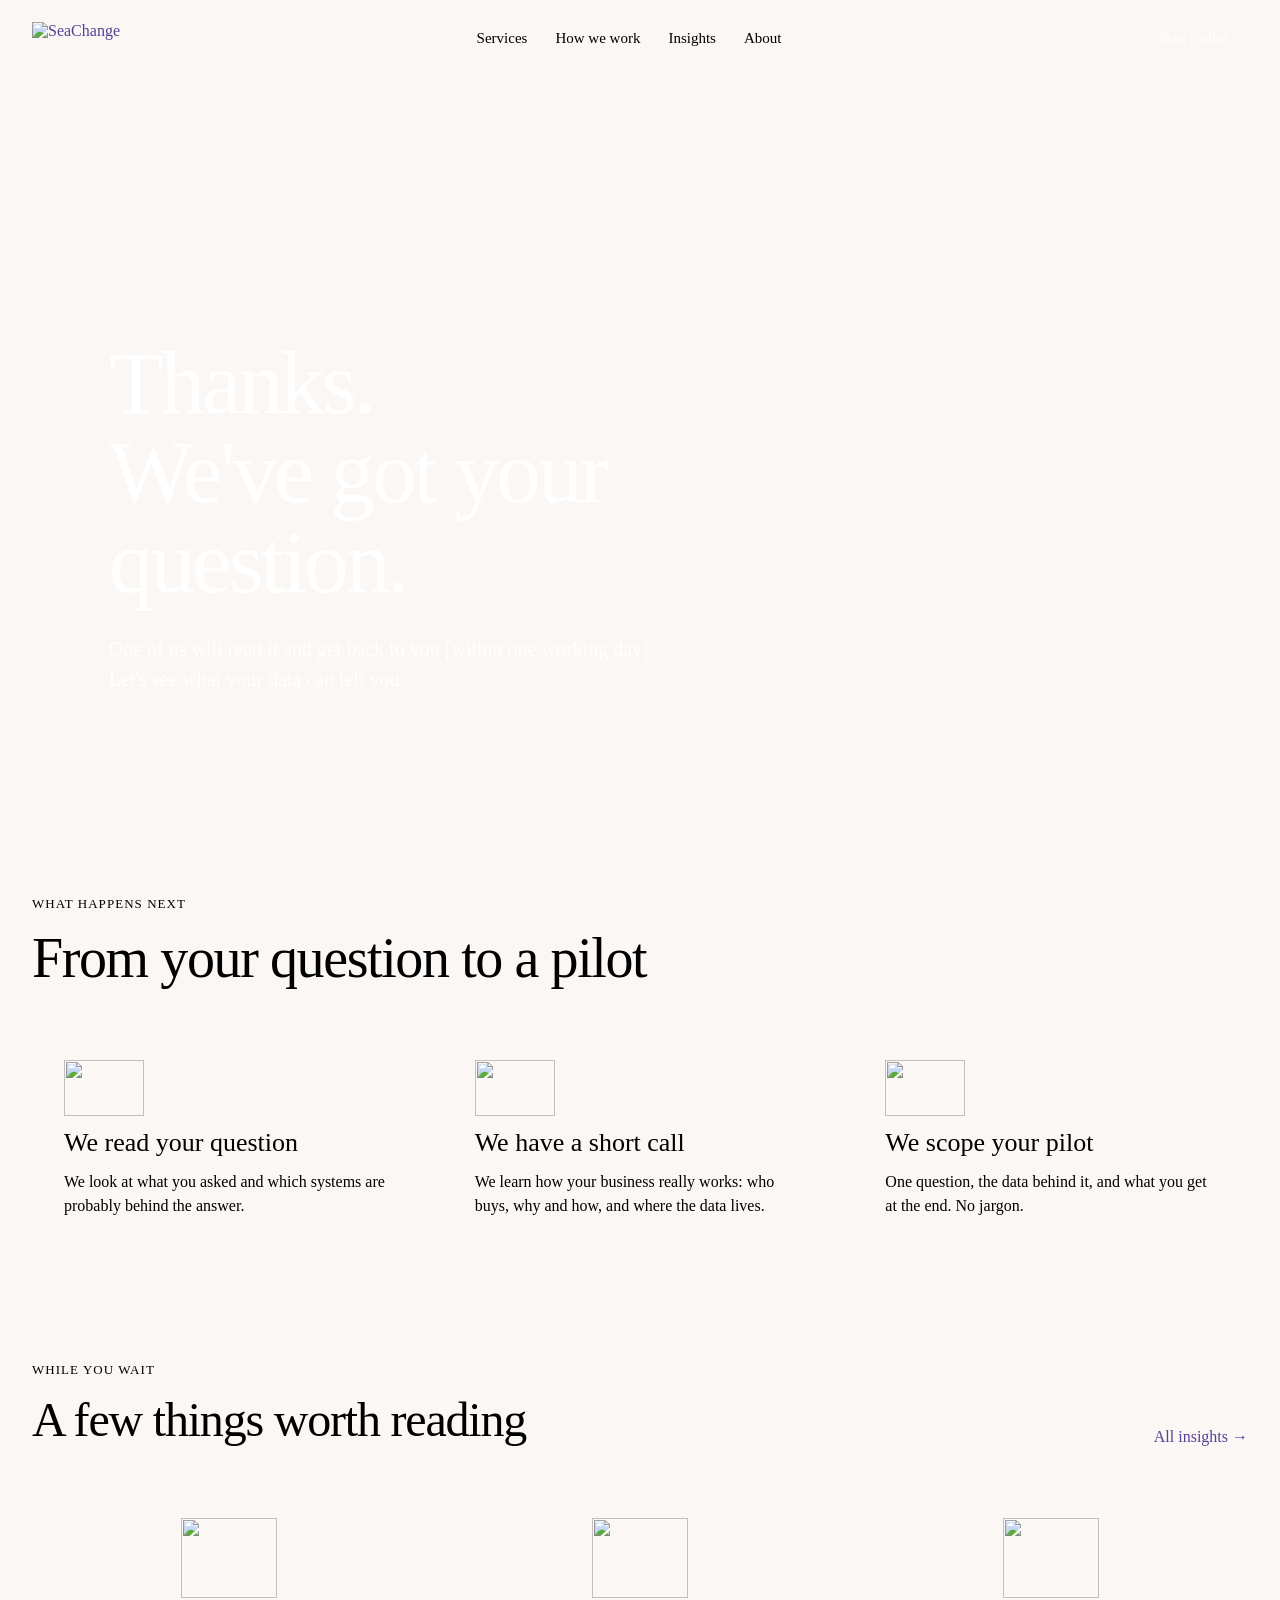
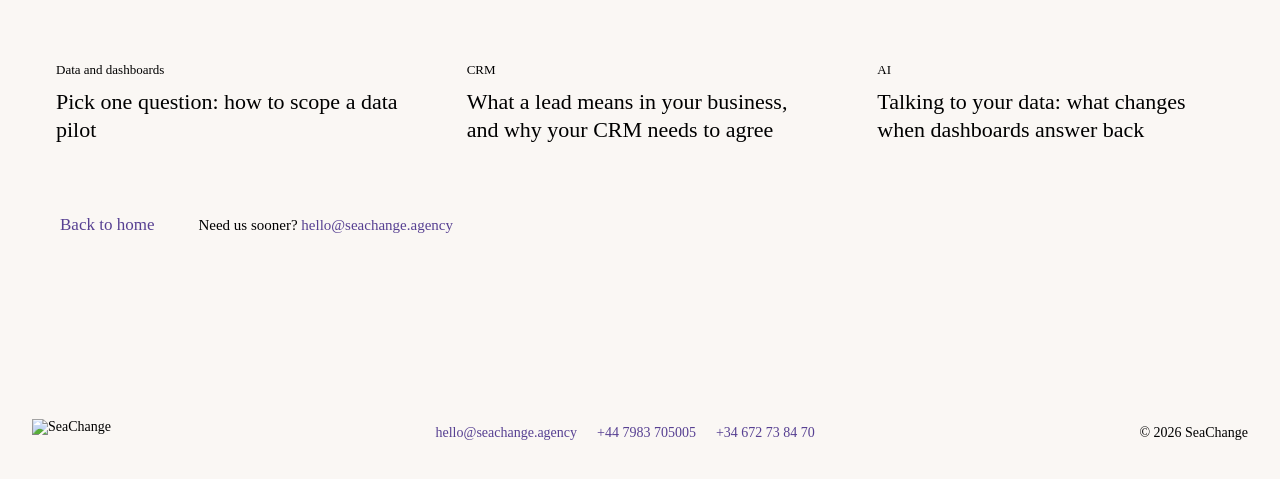
==== thank-you.html @ fd1b79a7 "Add a menu button on phones and keep the menu sticky everywhere Also version asset URLs and drop the" ====
<!doctype html>
<html lang="en-GB">
<head>
<meta name="robots" content="noindex">
<meta charset="utf-8">
<meta name="viewport" content="width=device-width, initial-scale=1">
<title>Thank you – SeaChange</title>
<meta name="description" content="Thanks for getting in touch with SeaChange.">
<link rel="icon" type="image/png" href="/assets/img/mark.png">
<meta property="og:title" content="Thank you – SeaChange">
<meta property="og:description" content="Thanks for getting in touch with SeaChange.">
<meta property="og:image" content="https://seachange.agency/assets/img/logo-seachange.png">
<link rel="preload" href="/assets/ds/fonts/BaticaSans-Regular.otf" as="font" type="font/otf" crossorigin>
<link rel="stylesheet" href="/assets/ds/tokens.css?v=1794170321">
<link rel="stylesheet" href="/assets/css/site.css?v=1794170321">
</head>
<body>
<div class="page">

<!-- NAV -->
<header style="border-bottom: 1px solid var(--border-subtle); background: var(--surface-page);">
<nav aria-label="Main" style="max-width: 1280px; margin: 0 auto; padding: 16px 32px; display: flex; flex-wrap: wrap; align-items: center; justify-content: space-between; gap: 16px;">
<a href="/" aria-label="SeaChange home" style="display: flex; align-items: center;"><img src="/assets/img/logo-seachange.png" alt="SeaChange" style="display: block; height: 32px; width: auto; object-fit: contain;"></a>
<button type="button" class="menu-btn" aria-label="Menu" aria-expanded="false" aria-controls="nav-links"><svg viewBox="0 0 24 24" width="22" height="22" fill="none" stroke="currentColor" stroke-width="2" stroke-linecap="round" aria-hidden="true"><path class="i-open" d="M4 7h16M4 12h16M4 17h16"/><path class="i-close" d="M6 6l12 12M18 6L6 18"/></svg></button>
<div class="nav-links" id="nav-links" style="display: flex; flex-wrap: wrap; align-items: center; gap: 28px; font-size: 15px;">
<a href="/#services" style="color: var(--text-strong);">Services</a>
<a href="/#how" style="color: var(--text-strong);">How we work</a>
<a href="/insights" style="color: var(--text-strong);">Insights</a>
<a href="/#about" style="color: var(--text-strong);">About</a>
</div>
<a class="cta" href="/#contact" style="position: relative; display: inline-flex;">
<span aria-hidden="true" style="position: absolute; inset: -4px 3px 3px -3px; border: 1.5px solid var(--purple-300); border-radius: 12px; transform: rotate(-0.6deg); pointer-events: none;"></span>
<span class="cta-face" style="position: relative; display: inline-flex; align-items: center; min-height: 44px; padding: 0 20px; background: var(--purple-500); color: #FFFFFF; border-radius: 10px; font-size: 15px;">Start a pilot</span>
</a>
</nav>
</header>

<!-- THANK YOU HERO -->
<section style="padding: 96px 32px 0;">
<div style="max-width: 1280px; margin: 0 auto; background: var(--purple-900); border-radius: var(--radius-signature); padding: clamp(40px, 7vw, 104px) clamp(24px, 6vw, 96px); display: flex; flex-wrap: wrap; gap: 48px; align-items: center; color: #FFFFFF;">
<div style="flex: 3 1 460px; display: flex; flex-direction: column; gap: 28px;">
<img src="/assets/img/mark-white.png" alt="" style="display: block; height: 48px; width: auto; align-self: flex-start; object-fit: contain;">
<h1 style="margin: 0; font-size: clamp(48px, 7vw, 104px); line-height: 1; letter-spacing: -0.035em; font-weight: 400; color: #FFFFFF;">Thanks.<br><span style="color: var(--red-300);">We've got your question.</span></h1>
<p style="margin: 0; max-width: 560px; font-size: 20px; line-height: 1.5; color: var(--sand-200);">One of us will read it and get back to you [within one working day]. Let's see what your data can tell you.</p>
</div>
<div style="flex: 2 1 300px; display: flex; justify-content: center;">
<img src="/assets/img/insight.png" alt="" style="width: 70%; max-width: 260px; height: auto; filter: brightness(1.15);">
</div>
</div>
</section>

<!-- WHAT HAPPENS NEXT -->
<section style="padding: 112px 32px 0;">
<div style="max-width: 1280px; margin: 0 auto; display: flex; flex-direction: column; gap: 40px;">
<div style="display: flex; flex-direction: column; gap: 16px;">
<span style="font-size: 13px; letter-spacing: 0.08em; text-transform: uppercase; color: var(--text-change);">What happens next</span>
<h2 style="margin: 0; font-size: clamp(36px, 4.5vw, 56px); line-height: 1.08; letter-spacing: -0.025em; font-weight: 400; color: var(--text-strong);">From your question to a pilot</h2>
</div>
<div style="display: grid; grid-template-columns: repeat(auto-fit, minmax(260px, 1fr)); gap: 16px;">
<div style="position: relative; background: var(--purple-50); border: 1.5px solid var(--purple-300); border-radius: 3px; padding: 32px; display: flex; flex-direction: column; gap: 12px;">
<span aria-hidden="true" style="position: absolute; inset: -5px 4px 3px -3px; border: 1px solid var(--purple-300); border-radius: 3px; transform: rotate(-0.5deg); pointer-events: none;"></span>
<img src="/assets/img/process.png" alt="" style="width: 80px; height: 56px; object-fit: contain;">
<h3 style="margin: 0; font-size: 26px; font-weight: 400; color: var(--text-strong);">We read your question</h3>
<p style="margin: 0; font-size: 16px; line-height: 1.5;">We look at what you asked and which systems are probably behind the answer.</p>
</div>
<div style="position: relative; background: var(--purple-100); border: 1.5px solid var(--purple-300); border-radius: 3px; padding: 32px; display: flex; flex-direction: column; gap: 12px;">
<span aria-hidden="true" style="position: absolute; inset: -6px 3px 4px -2px; border: 1px solid var(--purple-300); border-radius: 3px; transform: rotate(0.4deg); pointer-events: none;"></span>
<img src="/assets/img/data-source.png" alt="" style="width: 80px; height: 56px; object-fit: contain;">
<h3 style="margin: 0; font-size: 26px; font-weight: 400; color: var(--text-strong);">We have a short call</h3>
<p style="margin: 0; font-size: 16px; line-height: 1.5;">We learn how your business really works: who buys, why and how, and where the data lives.</p>
</div>
<div style="position: relative; background: var(--purple-200); border: 1.5px solid var(--purple-400); border-radius: 3px; padding: 32px; display: flex; flex-direction: column; gap: 12px;">
<span aria-hidden="true" style="position: absolute; inset: -4px 4px 4px -3px; border: 1px solid var(--purple-300); border-radius: 3px; transform: rotate(-0.4deg); pointer-events: none;"></span>
<img src="/assets/img/decision.png" alt="" style="width: 80px; height: 56px; object-fit: contain;">
<h3 style="margin: 0; font-size: 26px; font-weight: 400; color: var(--text-strong);">We scope your pilot</h3>
<p style="margin: 0; font-size: 16px; line-height: 1.5; color: var(--text-strong);">One question, the data behind it, and what you get at the end. No jargon.</p>
</div>
</div>
</div>
</section>

<!-- WHILE YOU WAIT -->
<section style="padding: 112px 32px 120px;">
<div style="max-width: 1280px; margin: 0 auto; display: flex; flex-direction: column; gap: 32px;">
<div style="display: flex; flex-wrap: wrap; justify-content: space-between; align-items: flex-end; gap: 16px;">
<div style="display: flex; flex-direction: column; gap: 16px;">
<span style="font-size: 13px; letter-spacing: 0.08em; text-transform: uppercase; color: var(--text-change);">While you wait</span>
<h2 style="margin: 0; font-size: clamp(32px, 4vw, 48px); line-height: 1.08; letter-spacing: -0.025em; font-weight: 400; color: var(--text-strong);">A few things worth reading</h2>
</div>
<a href="/insights" style="font-size: 16px;">All insights →</a>
</div>
<div style="display: grid; grid-template-columns: repeat(auto-fit, minmax(280px, 1fr)); gap: 16px;">
<a class="post-card" href="/insights/pick-one-question" style="background: var(--surface-card); border: 1px solid var(--border-subtle); border-radius: 16px; overflow: hidden; display: flex; flex-direction: column; color: var(--text-body);">
<div style="height: 160px; display: flex; align-items: center; justify-content: center; background: var(--sand-300);"><img src="/assets/img/decision.png" alt="" style="width: 96px; height: 80px; object-fit: contain;"></div>
<div style="padding: 24px; display: flex; flex-direction: column; gap: 10px;">
<span style="font-size: 13px; color: var(--text-accent);">Data and dashboards</span>
<span class="post-title" style="font-size: 22px; line-height: 1.25; color: var(--text-strong);">Pick one question: how to scope a data pilot</span>
</div>
</a>
<a class="post-card" href="/insights/pick-one-question" style="background: var(--surface-card); border: 1px solid var(--border-subtle); border-radius: 16px; overflow: hidden; display: flex; flex-direction: column; color: var(--text-body);">
<div style="height: 160px; display: flex; align-items: center; justify-content: center; background: var(--purple-100);"><img src="/assets/img/data-source.png" alt="" style="width: 96px; height: 80px; object-fit: contain;"></div>
<div style="padding: 24px; display: flex; flex-direction: column; gap: 10px;">
<span style="font-size: 13px; color: var(--text-accent);">CRM</span>
<span class="post-title" style="font-size: 22px; line-height: 1.25; color: var(--text-strong);">What a lead means in your business, and why your CRM needs to agree</span>
</div>
</a>
<a class="post-card" href="/insights/pick-one-question" style="background: var(--surface-card); border: 1px solid var(--border-subtle); border-radius: 16px; overflow: hidden; display: flex; flex-direction: column; color: var(--text-body);">
<div style="height: 160px; display: flex; align-items: center; justify-content: center; background: var(--red-50);"><img src="/assets/img/insight.png" alt="" style="width: 96px; height: 80px; object-fit: contain;"></div>
<div style="padding: 24px; display: flex; flex-direction: column; gap: 10px;">
<span style="font-size: 13px; color: var(--text-accent);">AI</span>
<span class="post-title" style="font-size: 22px; line-height: 1.25; color: var(--text-strong);">Talking to your data: what changes when dashboards answer back</span>
</div>
</a>
</div>
<div style="display: flex; flex-wrap: wrap; gap: 16px; align-items: center;">
<a class="cta" href="/" style="position: relative; display: inline-flex;">
<span aria-hidden="true" style="position: absolute; inset: -5px 3px 4px -4px; border: 1.5px solid var(--purple-300); border-radius: 14px; transform: rotate(0.5deg); pointer-events: none;"></span>
<span class="cta-face" style="position: relative; display: inline-flex; align-items: center; min-height: 52px; padding: 0 28px; background: var(--surface-card); color: var(--purple-500); border: 1.5px solid var(--purple-500); border-radius: 12px; font-size: 17px;">Back to home</span>
</a>
<span style="font-size: 15px; color: var(--text-muted);">Need us sooner? <a href="mailto:hello@seachange.agency">hello@seachange.agency</a></span>
</div>
</div>
</section>

<!-- FOOTER -->
<footer style="background: var(--surface-sunken); border-top: 1px solid var(--border-subtle); padding: 48px 32px 32px;">
<div style="max-width: 1280px; margin: 0 auto; display: flex; flex-wrap: wrap; gap: 24px; justify-content: space-between; align-items: center; font-size: 14px; color: var(--text-muted);">
<img src="/assets/img/logo-seachange.png" alt="SeaChange" style="display: block; height: 28px; width: auto; object-fit: contain;">
<div style="display: flex; flex-wrap: wrap; gap: 20px;"><a href="mailto:hello@seachange.agency">hello@seachange.agency</a><a href="tel:+447983705005">+44 7983 705005</a><a href="tel:+34672738470">+34 672 73 84 70</a></div>
<span>© 2026 SeaChange</span>
</div>
</footer>

</div>
<script src="/assets/js/menu.js?v=1794170321" defer></script>
</body>
</html>
---- assets/css/site.css ----
/* SeaChange site styles: design-system extras + shared page styles + components. Loaded after tokens.css. */
:root{
--radius-signature:4px 40px 40px 40px;
--radius-signature-sm:3px 20px 20px 20px;
--ease-out:cubic-bezier(.22,.61,.36,1);
--dur-fast:120ms;
--type-body-lg:400 var(--text-lg)/var(--leading-body) var(--font-sans);
--type-body:400 var(--text-md)/var(--leading-body) var(--font-sans);
--type-body-sm:400 var(--text-sm)/var(--leading-body) var(--font-sans);
--type-caption:400 var(--text-xs)/var(--leading-snug) var(--font-sans);
}

html{-webkit-font-smoothing:antialiased;-moz-osx-font-smoothing:grayscale;scroll-behavior:smooth}
*{box-sizing:border-box}
body{margin:0;font:var(--type-body);color:var(--text-body);background:#FAF7F4}
img{max-width:100%}
a{color:#574092;text-decoration:none}
a:hover{color:#382862;text-decoration:underline;text-underline-offset:3px}
::selection{background:var(--purple-100);color:var(--purple-900)}
[hidden]{display:none !important}
:focus-visible{outline:2px solid var(--purple-400);outline-offset:3px}

.page{width:100%;min-height:100vh;background:var(--surface-page);color:var(--text-body);font-family:var(--font-sans);font-weight:400;overflow-x:clip}

/* Hand-drawn CTA */
a.cta:hover{text-decoration:none}
.cta:hover .cta-face{filter:brightness(0.92)}
.cta:active .cta-face{transform:scale(0.98)}
.cta-face{transition:filter 120ms}

/* Blog cards */
.post-card:hover{text-decoration:none}
.post-card:hover .post-title{text-decoration:underline;text-underline-offset:3px}

/* Tag (chip) */
.tag{display:inline-flex;align-items:center;gap:6px;height:30px;padding:0 12px;border-radius:var(--radius-pill);border:1px solid var(--border-default);background:var(--surface-card);color:var(--text-body);font:var(--type-body-sm);line-height:1;white-space:nowrap;transition:background var(--dur-fast) var(--ease-out)}
button.tag{cursor:pointer;font-family:var(--font-sans)}
button.tag:hover{background:var(--surface-hover)}
.tag[aria-pressed="true"]{border-color:var(--purple-300);background:var(--surface-selected);color:var(--purple-700)}

/* Badge */
.badge{display:inline-flex;align-items:center;gap:6px;height:22px;padding:0 9px;border-radius:var(--radius-pill);font:400 12px/1 var(--font-sans);white-space:nowrap}
.badge-change{background:var(--red-50);color:var(--red-600)}

/* Input field */
.field{display:flex;flex-direction:column;gap:6px;font:var(--type-body-sm);color:var(--text-strong)}
.field-box{display:flex;align-items:center;gap:8px;height:40px;padding:0 12px;background:var(--surface-card);border:1px solid var(--border-default);border-radius:var(--radius-md);transition:box-shadow var(--dur-fast) var(--ease-out),border-color var(--dur-fast)}
.field-box:focus-within{border-color:var(--border-focus);box-shadow:var(--shadow-focus)}
.field-box input{flex:1;min-width:0;border:0;outline:0;background:transparent;font:var(--type-body-sm);color:var(--text-strong)}
textarea.textarea{font:400 16px/1.5 var(--font-sans);color:var(--text-strong);background:var(--surface-card);border:1px solid var(--border-default);border-radius:10px;padding:12px 14px;resize:vertical}
textarea.textarea:focus{outline:0;border-color:var(--border-focus);box-shadow:var(--shadow-focus)}

/* Button (primary, md) */
.btn{display:inline-flex;align-items:center;justify-content:center;gap:8px;height:40px;padding:0 16px;font:400 15px/1 var(--font-sans);color:#fff;background:var(--action-primary);border:1px solid transparent;border-radius:var(--radius-pill);cursor:pointer;white-space:nowrap;transition:background var(--dur-fast) var(--ease-out),transform var(--dur-fast) var(--ease-out)}
.btn:hover{background:var(--action-primary-hover)}
.btn:active{background:var(--action-primary-press);transform:scale(.98)}

/* Chat bubbles */
.msg-user{display:flex;justify-content:flex-end}
.msg-user > div{max-width:78%;padding:10px 16px;background:var(--purple-500);color:#fff;border-radius:18px 18px 4px 18px;font:var(--type-body)}
.msg-bot{display:flex;gap:12px;align-items:flex-start}
.msg-avatar{width:32px;height:32px;flex:none;border-radius:50%;background:var(--sc-sand);display:flex;align-items:center;justify-content:center}
.msg-avatar img{height:20px;width:auto}
.msg-body{flex:1;min-width:0;display:flex;flex-direction:column;gap:10px;padding-top:5px;font-size:16px;line-height:1.5;color:var(--text-body)}
.sources{display:flex;flex-wrap:wrap;gap:6px;align-items:center;font-size:12px;color:var(--text-muted)}
.sources span{padding:3px 8px;background:var(--surface-sunken);border-radius:999px;color:var(--text-body)}

/* Ask bar */
.askbar{display:flex;flex-direction:column;gap:12px}
.askbar-row{display:flex;align-items:center;gap:10px;height:48px;padding:0 6px 0 16px;background:var(--surface-card);border:1px solid var(--border-default);border-radius:var(--radius-pill);box-shadow:var(--shadow-sm);transition:box-shadow var(--dur-fast) var(--ease-out)}
.askbar-row:focus-within{border-color:var(--border-focus);box-shadow:var(--shadow-focus)}
.askbar-row input{flex:1;min-width:0;border:0;outline:0;background:transparent;font:var(--type-body);color:var(--text-strong)}
.askbar-row .spark{flex:none;width:18px;height:18px;color:var(--sc-red)}
.askbar-go{width:36px;height:36px;flex:none;display:inline-flex;align-items:center;justify-content:center;padding:0;border-radius:var(--radius-pill);border:1px solid transparent;background:var(--action-primary);color:#fff;cursor:pointer;transition:background var(--dur-fast) var(--ease-out)}
.askbar-go:hover{background:var(--action-primary-hover)}
.askbar-go:disabled{opacity:.45;cursor:not-allowed}
.askbar-go svg{width:18px;height:18px}
.askbar.lg .askbar-row{height:60px;padding:0 8px 0 20px}
.askbar.lg .askbar-row input{font:var(--type-body-lg)}
.askbar.lg .askbar-row .spark{width:20px;height:20px}
.askbar.lg .askbar-go{width:44px;height:44px}
.askbar.lg .askbar-go svg{width:20px;height:20px}
.askbar-sugs{display:flex;flex-wrap:wrap;gap:8px}
.askbar-sugs button{min-height:30px;padding:5px 12px;text-align:left;line-height:1.3;border:1px solid var(--border-default);border-radius:var(--radius-pill);background:var(--surface-card);color:var(--text-body);font:var(--type-body-sm);cursor:pointer}
.askbar-sugs button:hover{background:var(--surface-hover)}

/* Services explorer (home) */
.svc{position:relative;display:flex}
.svc:hover,.svc:focus-within{z-index:30}
.svc-tile{width:100%;display:flex;flex-direction:column;align-items:flex-start;gap:14px;padding:24px;min-height:172px;cursor:pointer;text-align:left;font-family:var(--font-sans);transition:background 200ms,border-color 200ms;background:var(--surface-card);border:1px solid var(--border-subtle);border-radius:16px}
.svc-tile.on{background:var(--purple-500);border-color:var(--purple-500);border-radius:var(--radius-signature-sm);box-shadow:var(--shadow-md)}
.svc-btn{all:unset;box-sizing:border-box;width:100%;display:flex;flex-direction:column;align-items:flex-start;gap:14px;cursor:pointer}
.svc-btn:focus-visible{outline:2px solid #7A63B4;outline-offset:4px;border-radius:6px}
.svc-name{font-size:22px;line-height:1.2;letter-spacing:-0.01em;color:var(--text-strong)}
.svc-tile.on .svc-name{color:#fff}
.svc-more{margin-top:auto;font-size:15px;color:var(--text-accent)}
.svc-tile.on .svc-more{color:var(--purple-100)}
.svc-grid{display:grid;grid-template-columns:repeat(4,minmax(0,1fr));gap:12px}
.svc-pop{position:absolute;top:0;width:min(340px,86vw);opacity:0;visibility:hidden;pointer-events:none;transition:opacity 200ms cubic-bezier(.22,.61,.36,1),transform 200ms cubic-bezier(.22,.61,.36,1),visibility 200ms;background:rgba(255,255,255,0.72);-webkit-backdrop-filter:blur(18px) saturate(1.5);backdrop-filter:blur(18px) saturate(1.5);border:1px solid rgba(255,255,255,0.75);border-radius:16px;box-shadow:0 2px 4px rgba(34,30,27,0.06),0 24px 48px rgba(27,19,49,0.18);padding:18px 20px;display:flex;flex-direction:column;gap:14px;text-align:left;color:var(--text-body)}
.svc-pop.r4{left:calc(100% + 12px);right:auto;transform:translateX(-6px)}
.svc-pop.l4{right:calc(100% + 12px);left:auto;transform:translateX(6px)}
.svc:hover .svc-pop,.svc:focus-within .svc-pop{opacity:1;visibility:visible;transform:translateX(0);pointer-events:auto}
.svc-pop::before{content:"";position:absolute;top:0;bottom:0;width:16px}
.svc-pop.r4::before{left:-16px}
.svc-pop.l4::before{right:-16px}
@media (max-width:1100px){.svc-grid{grid-template-columns:repeat(2,minmax(0,1fr))}.svc-pop.r2{left:calc(100% + 12px);right:auto}.svc-pop.l2{right:calc(100% + 12px);left:auto}.svc-pop.r2::before{left:-16px;right:auto}.svc-pop.l2::before{right:-16px;left:auto}}
@media (max-width:640px){.svc-grid{grid-template-columns:1fr}.svc-pop{display:none}}
@media (hover:none){.svc-pop{display:none}}

/* Phone tweaks */
@media (max-width:640px){
  section,footer,.pad-x{padding-left:16px !important;padding-right:16px !important}
  .chat-panel{width:calc(100vw - 32px) !important}
}

/* Blog post body (HTML from HubSpot) */
.post-body{max-width:720px;margin:0 auto;display:flex;flex-direction:column;gap:24px;font-size:18px;line-height:1.7;color:var(--text-body)}
.post-body > *{margin:0}
.post-body h2{margin:24px 0 0;font-size:32px;line-height:1.2;letter-spacing:-0.015em;font-weight:400;color:var(--text-strong)}
.post-body h3{margin:16px 0 0;font-size:24px;line-height:1.25;font-weight:400;color:var(--text-strong)}
.post-body h4{margin:8px 0 0;font-size:20px;font-weight:400;color:var(--text-strong)}
.post-body strong,.post-body b{font-weight:400;color:var(--text-strong)}
.post-body ul,.post-body ol{padding-left:24px;display:flex;flex-direction:column;gap:8px}
.post-body blockquote{position:relative;margin:16px 0;background:var(--purple-500);color:#fff;border-radius:14px;padding:32px 36px;font-size:26px;line-height:1.35;letter-spacing:-0.01em}
.post-body blockquote p{margin:0}
.post-body img{max-width:100%;height:auto;border-radius:16px}
.post-body figure{margin:0}
.post-body table{border-collapse:collapse;width:100%;font-size:16px}
.post-body th,.post-body td{border-bottom:1px solid var(--border-subtle);padding:8px 10px;text-align:left}
.post-body hr{border:0;border-top:1px solid var(--border-subtle);width:100%}
.post-body span,.post-body p,.post-body li,.post-body a{font-family:inherit !important}

/* Sticky top menu. On phones it collapses behind a menu button. */
.page > header{position:sticky;top:0;z-index:40}
html{scroll-padding-top:88px}
.menu-btn{display:none}
@media (max-width:640px){
  html{scroll-padding-top:76px}
  .page > header nav{padding:12px 16px !important;gap:0 !important}
  .menu-btn{display:inline-flex;align-items:center;justify-content:center;width:44px;height:44px;margin-left:auto;padding:0;border:1px solid var(--border-default);border-radius:999px;background:var(--surface-card);color:var(--text-strong);cursor:pointer}
  .menu-btn .i-close{display:none}
  nav.open .menu-btn .i-close{display:block}
  nav.open .menu-btn .i-open{display:none}
  .page > header nav > .nav-links,.page > header nav > a.cta{display:none !important}
  .page > header nav.open > .nav-links{display:flex !important;flex-direction:column !important;align-items:stretch !important;width:100%;gap:0 !important;font-size:18px !important;padding:12px 0 8px}
  .page > header nav.open > .nav-links a{padding:12px 0;border-bottom:1px solid var(--border-subtle)}
  .page > header nav.open > a.cta{display:inline-flex !important;margin:12px 0 8px}
}
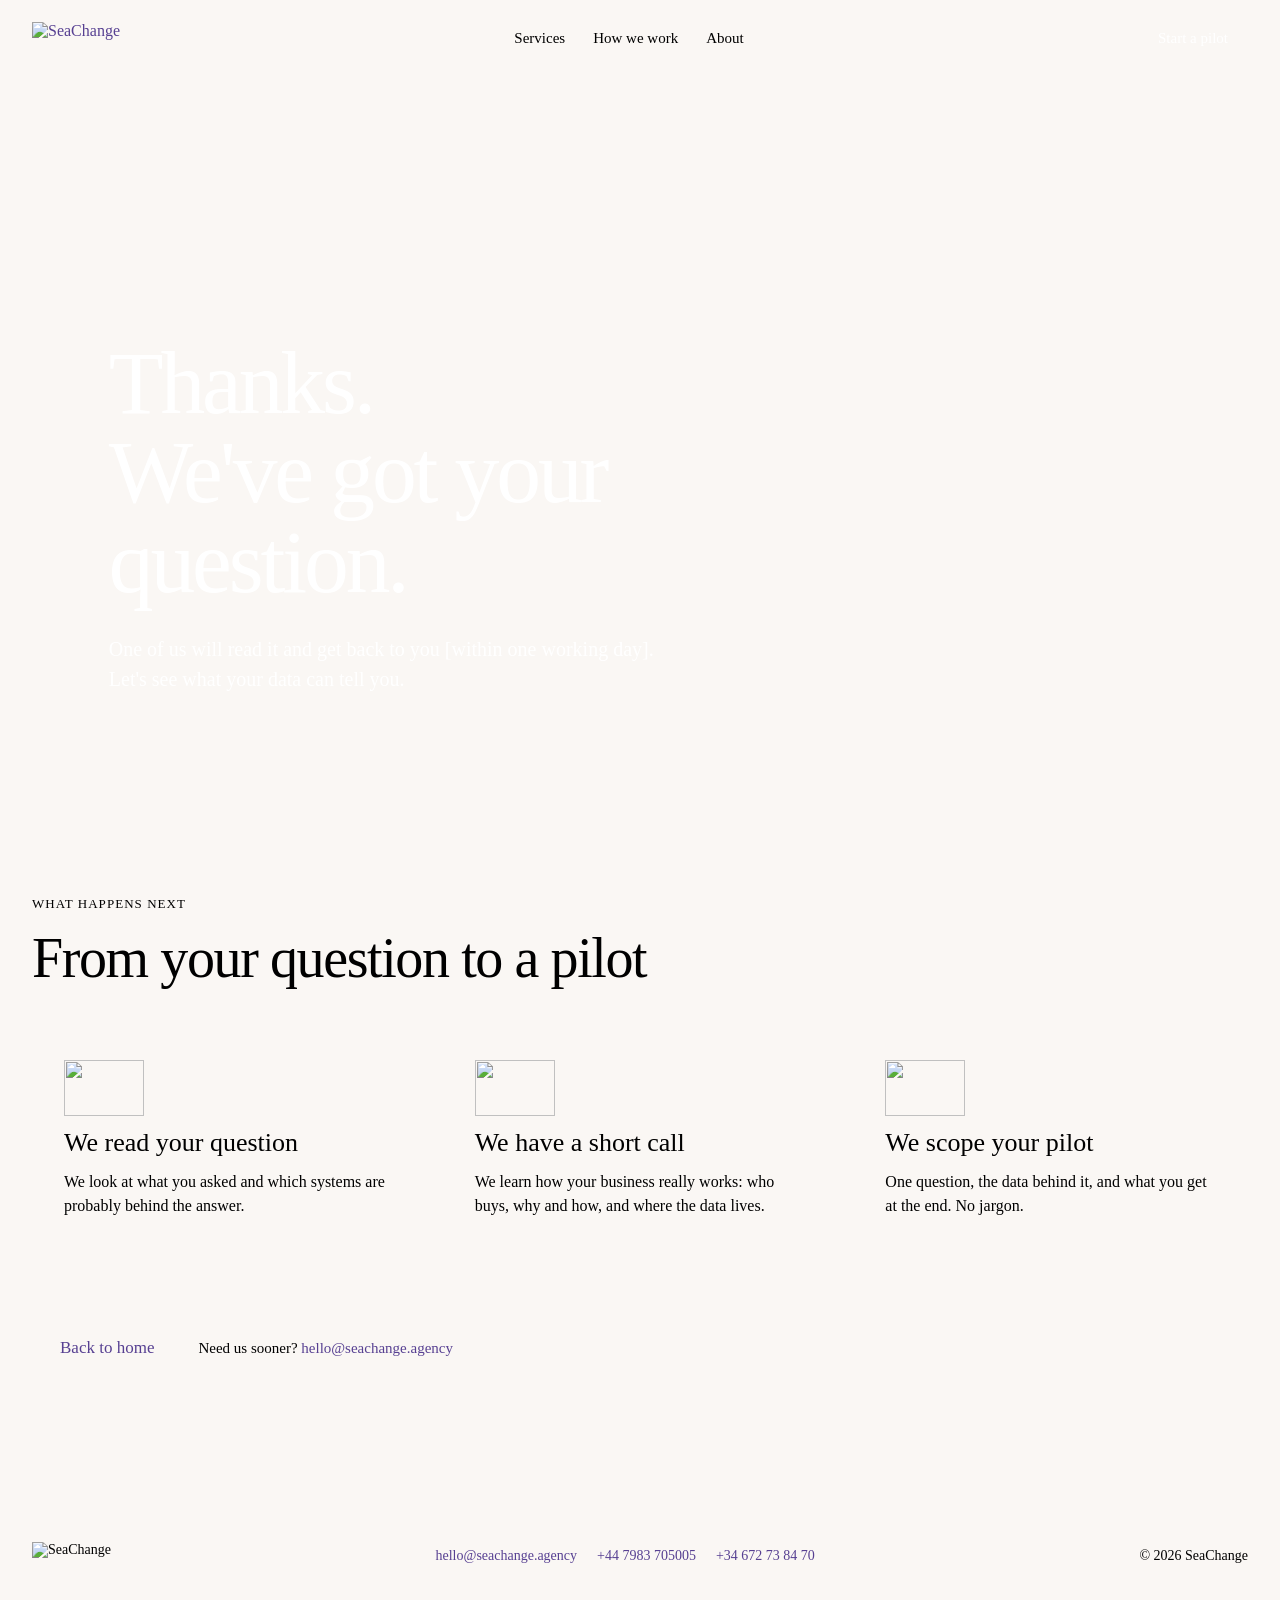
==== commit 834b87c9: "Pause the Insights section Remove the Insights links and the reading list on the thank-you page, and" ====
--- a/thank-you.html
+++ b/thank-you.html
@@ -3,6 +3,14 @@
 <head>
 <meta name="robots" content="noindex">
 <meta charset="utf-8">
+<!-- Google tag (GTM-PCGPKP3D) -->
+<script async src="https://www.googletagmanager.com/gtm.js?id=GTM-PCGPKP3D"></script>
+<script>
+  window.dataLayer = window.dataLayer || [];
+  function gtag(){dataLayer.push(arguments);}
+  gtag('js', new Date());
+</script>
+<!-- End Google tag -->
 <meta name="viewport" content="width=device-width, initial-scale=1">
 <title>Thank you – SeaChange</title>
 <meta name="description" content="Thanks for getting in touch with SeaChange.">
@@ -15,6 +23,10 @@
 <link rel="stylesheet" href="/assets/css/site.css?v=1794170321">
 </head>
 <body>
+<!-- Google Tag Manager (noscript) -->
+<noscript><iframe src="https://www.googletagmanager.com/ns.html?id=GTM-PCGPKP3D"
+height="0" width="0" style="display:none;visibility:hidden"></iframe></noscript>
+<!-- End Google Tag Manager (noscript) -->
 <div class="page">
 
 <!-- NAV -->
@@ -25,7 +37,6 @@
 <div class="nav-links" id="nav-links" style="display: flex; flex-wrap: wrap; align-items: center; gap: 28px; font-size: 15px;">
 <a href="/#services" style="color: var(--text-strong);">Services</a>
 <a href="/#how" style="color: var(--text-strong);">How we work</a>
-<a href="/insights" style="color: var(--text-strong);">Insights</a>
 <a href="/#about" style="color: var(--text-strong);">About</a>
 </div>
 <a class="cta" href="/#contact" style="position: relative; display: inline-flex;">
@@ -79,39 +90,9 @@
 </div>
 </section>
 
-<!-- WHILE YOU WAIT -->
-<section style="padding: 112px 32px 120px;">
+<!-- BACK HOME -->
+<section style="padding: 72px 32px 120px;">
 <div style="max-width: 1280px; margin: 0 auto; display: flex; flex-direction: column; gap: 32px;">
-<div style="display: flex; flex-wrap: wrap; justify-content: space-between; align-items: flex-end; gap: 16px;">
-<div style="display: flex; flex-direction: column; gap: 16px;">
-<span style="font-size: 13px; letter-spacing: 0.08em; text-transform: uppercase; color: var(--text-change);">While you wait</span>
-<h2 style="margin: 0; font-size: clamp(32px, 4vw, 48px); line-height: 1.08; letter-spacing: -0.025em; font-weight: 400; color: var(--text-strong);">A few things worth reading</h2>
-</div>
-<a href="/insights" style="font-size: 16px;">All insights →</a>
-</div>
-<div style="display: grid; grid-template-columns: repeat(auto-fit, minmax(280px, 1fr)); gap: 16px;">
-<a class="post-card" href="/insights/pick-one-question" style="background: var(--surface-card); border: 1px solid var(--border-subtle); border-radius: 16px; overflow: hidden; display: flex; flex-direction: column; color: var(--text-body);">
-<div style="height: 160px; display: flex; align-items: center; justify-content: center; background: var(--sand-300);"><img src="/assets/img/decision.png" alt="" style="width: 96px; height: 80px; object-fit: contain;"></div>
-<div style="padding: 24px; display: flex; flex-direction: column; gap: 10px;">
-<span style="font-size: 13px; color: var(--text-accent);">Data and dashboards</span>
-<span class="post-title" style="font-size: 22px; line-height: 1.25; color: var(--text-strong);">Pick one question: how to scope a data pilot</span>
-</div>
-</a>
-<a class="post-card" href="/insights/pick-one-question" style="background: var(--surface-card); border: 1px solid var(--border-subtle); border-radius: 16px; overflow: hidden; display: flex; flex-direction: column; color: var(--text-body);">
-<div style="height: 160px; display: flex; align-items: center; justify-content: center; background: var(--purple-100);"><img src="/assets/img/data-source.png" alt="" style="width: 96px; height: 80px; object-fit: contain;"></div>
-<div style="padding: 24px; display: flex; flex-direction: column; gap: 10px;">
-<span style="font-size: 13px; color: var(--text-accent);">CRM</span>
-<span class="post-title" style="font-size: 22px; line-height: 1.25; color: var(--text-strong);">What a lead means in your business, and why your CRM needs to agree</span>
-</div>
-</a>
-<a class="post-card" href="/insights/pick-one-question" style="background: var(--surface-card); border: 1px solid var(--border-subtle); border-radius: 16px; overflow: hidden; display: flex; flex-direction: column; color: var(--text-body);">
-<div style="height: 160px; display: flex; align-items: center; justify-content: center; background: var(--red-50);"><img src="/assets/img/insight.png" alt="" style="width: 96px; height: 80px; object-fit: contain;"></div>
-<div style="padding: 24px; display: flex; flex-direction: column; gap: 10px;">
-<span style="font-size: 13px; color: var(--text-accent);">AI</span>
-<span class="post-title" style="font-size: 22px; line-height: 1.25; color: var(--text-strong);">Talking to your data: what changes when dashboards answer back</span>
-</div>
-</a>
-</div>
 <div style="display: flex; flex-wrap: wrap; gap: 16px; align-items: center;">
 <a class="cta" href="/" style="position: relative; display: inline-flex;">
 <span aria-hidden="true" style="position: absolute; inset: -5px 3px 4px -4px; border: 1.5px solid var(--purple-300); border-radius: 14px; transform: rotate(0.5deg); pointer-events: none;"></span>
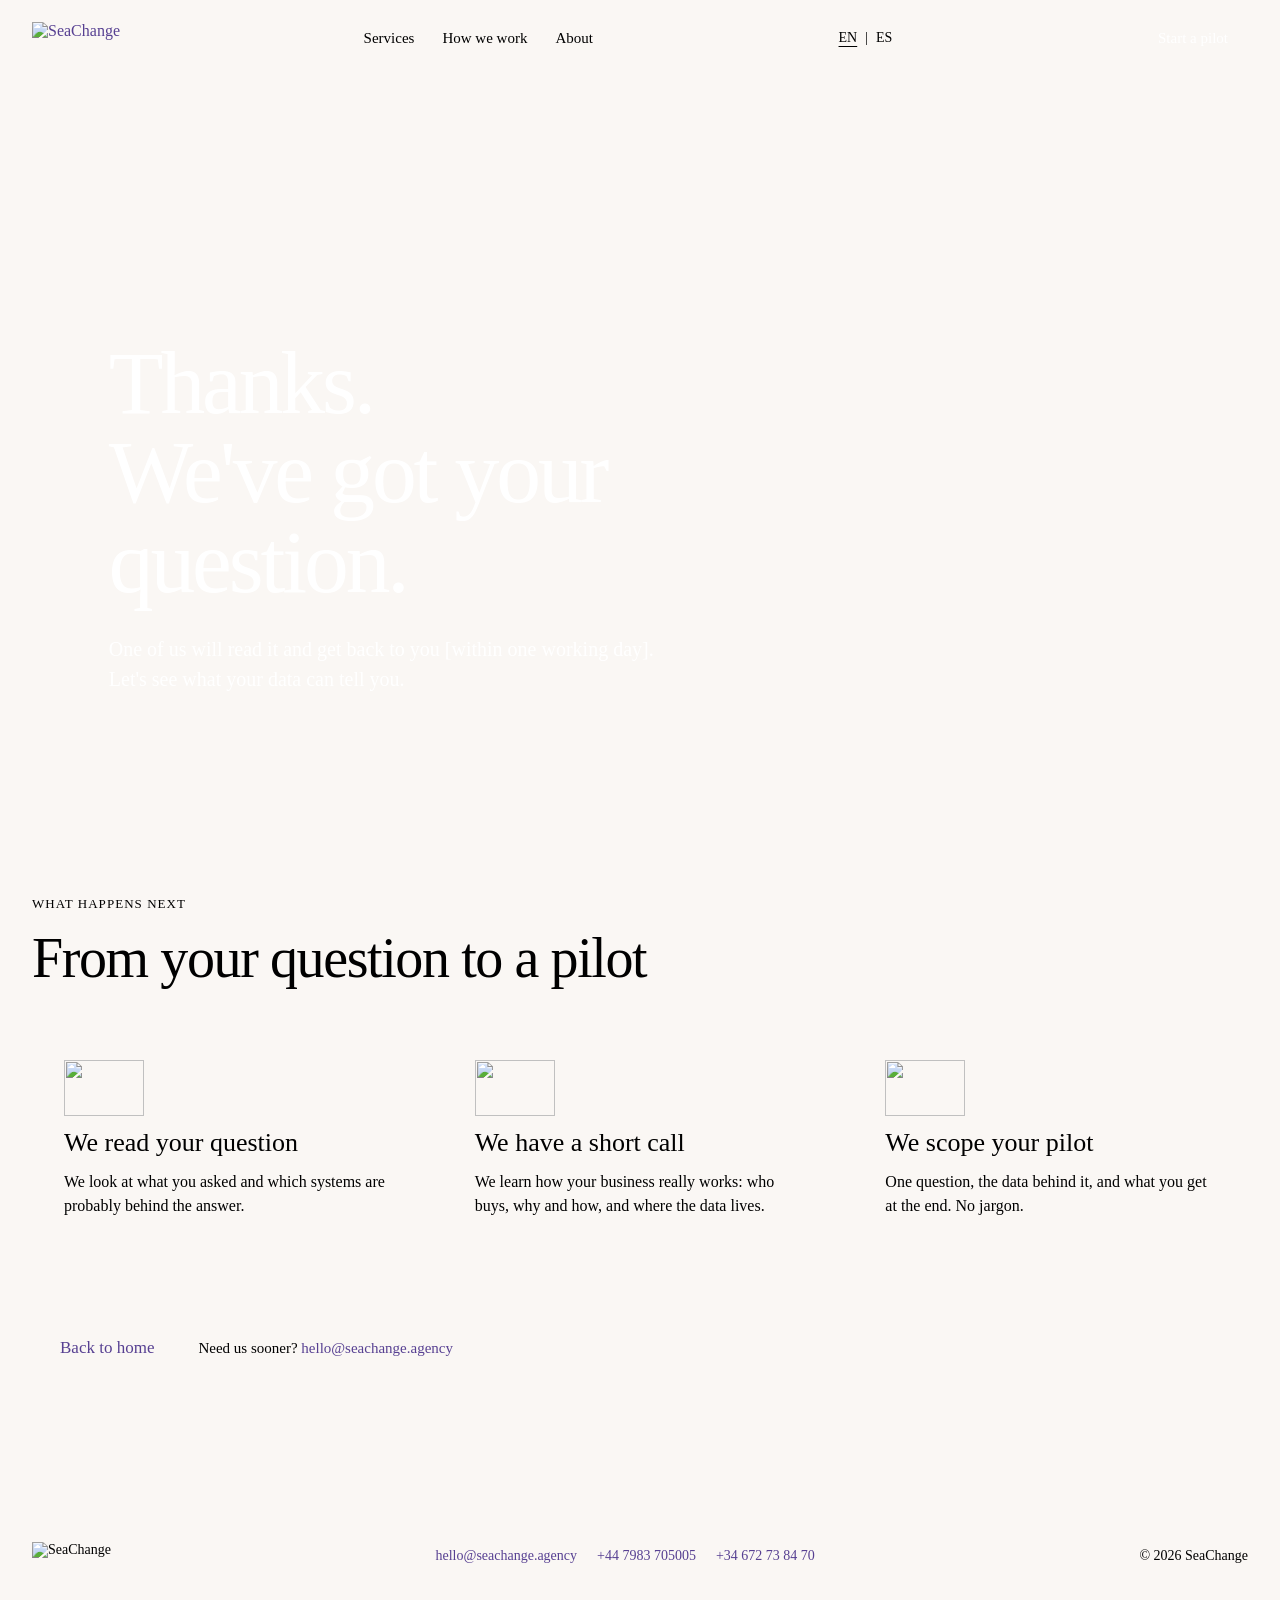
==== commit 557ce6d2: "Add the Spanish version of the site at /es Spanish home and thank-you pages (neutral Spanish), an EN" ====
--- a/thank-you.html
+++ b/thank-you.html
@@ -14,13 +14,16 @@
 <meta name="viewport" content="width=device-width, initial-scale=1">
 <title>Thank you – SeaChange</title>
 <meta name="description" content="Thanks for getting in touch with SeaChange.">
+<link rel="alternate" hreflang="en" href="https://www.seachange.agency/thank-you">
+<link rel="alternate" hreflang="es" href="https://www.seachange.agency/es/gracias">
+<link rel="alternate" hreflang="x-default" href="https://www.seachange.agency/thank-you">
 <link rel="icon" type="image/png" href="/assets/img/mark.png">
 <meta property="og:title" content="Thank you – SeaChange">
 <meta property="og:description" content="Thanks for getting in touch with SeaChange.">
 <meta property="og:image" content="https://seachange.agency/assets/img/logo-seachange.png">
 <link rel="preload" href="/assets/ds/fonts/BaticaSans-Regular.otf" as="font" type="font/otf" crossorigin>
-<link rel="stylesheet" href="/assets/ds/tokens.css?v=1794170321">
-<link rel="stylesheet" href="/assets/css/site.css?v=1794170321">
+<link rel="stylesheet" href="/assets/ds/tokens.css?v=1794251235">
+<link rel="stylesheet" href="/assets/css/site.css?v=1794251235">
 </head>
 <body>
 <!-- Google Tag Manager (noscript) -->
@@ -39,6 +42,7 @@
 <a href="/#how" style="color: var(--text-strong);">How we work</a>
 <a href="/#about" style="color: var(--text-strong);">About</a>
 </div>
+<div class="lang-switch" aria-label="Language"><a href="/thank-you" hreflang="en" lang="en" aria-current="true">EN</a><span aria-hidden="true">|</span><a href="/es/gracias" hreflang="es" lang="es">ES</a></div>
 <a class="cta" href="/#contact" style="position: relative; display: inline-flex;">
 <span aria-hidden="true" style="position: absolute; inset: -4px 3px 3px -3px; border: 1.5px solid var(--purple-300); border-radius: 12px; transform: rotate(-0.6deg); pointer-events: none;"></span>
 <span class="cta-face" style="position: relative; display: inline-flex; align-items: center; min-height: 44px; padding: 0 20px; background: var(--purple-500); color: #FFFFFF; border-radius: 10px; font-size: 15px;">Start a pilot</span>
@@ -113,6 +117,6 @@
 </footer>
 
 </div>
-<script src="/assets/js/menu.js?v=1794170321" defer></script>
+<script src="/assets/js/menu.js?v=1794251235" defer></script>
 </body>
 </html>
--- a/assets/css/site.css
+++ b/assets/css/site.css
@@ -146,3 +146,12 @@
   .page > header nav.open > .nav-links a{padding:12px 0;border-bottom:1px solid var(--border-subtle)}
   .page > header nav.open > a.cta{display:inline-flex !important;margin:12px 0 8px}
 }
+
+/* Language switcher (EN | ES) */
+.lang-switch{display:flex;align-items:center;gap:6px;font-size:14px;color:var(--text-muted)}
+.lang-switch a{color:var(--text-muted);padding:4px 2px}
+.lang-switch a[aria-current="true"]{color:var(--text-strong);text-decoration:underline;text-underline-offset:4px}
+@media (max-width:640px){
+  .page > header nav > .lang-switch{display:none}
+  .page > header nav.open > .lang-switch{display:flex;width:100%;font-size:18px;gap:10px;padding:12px 0 4px}
+}
